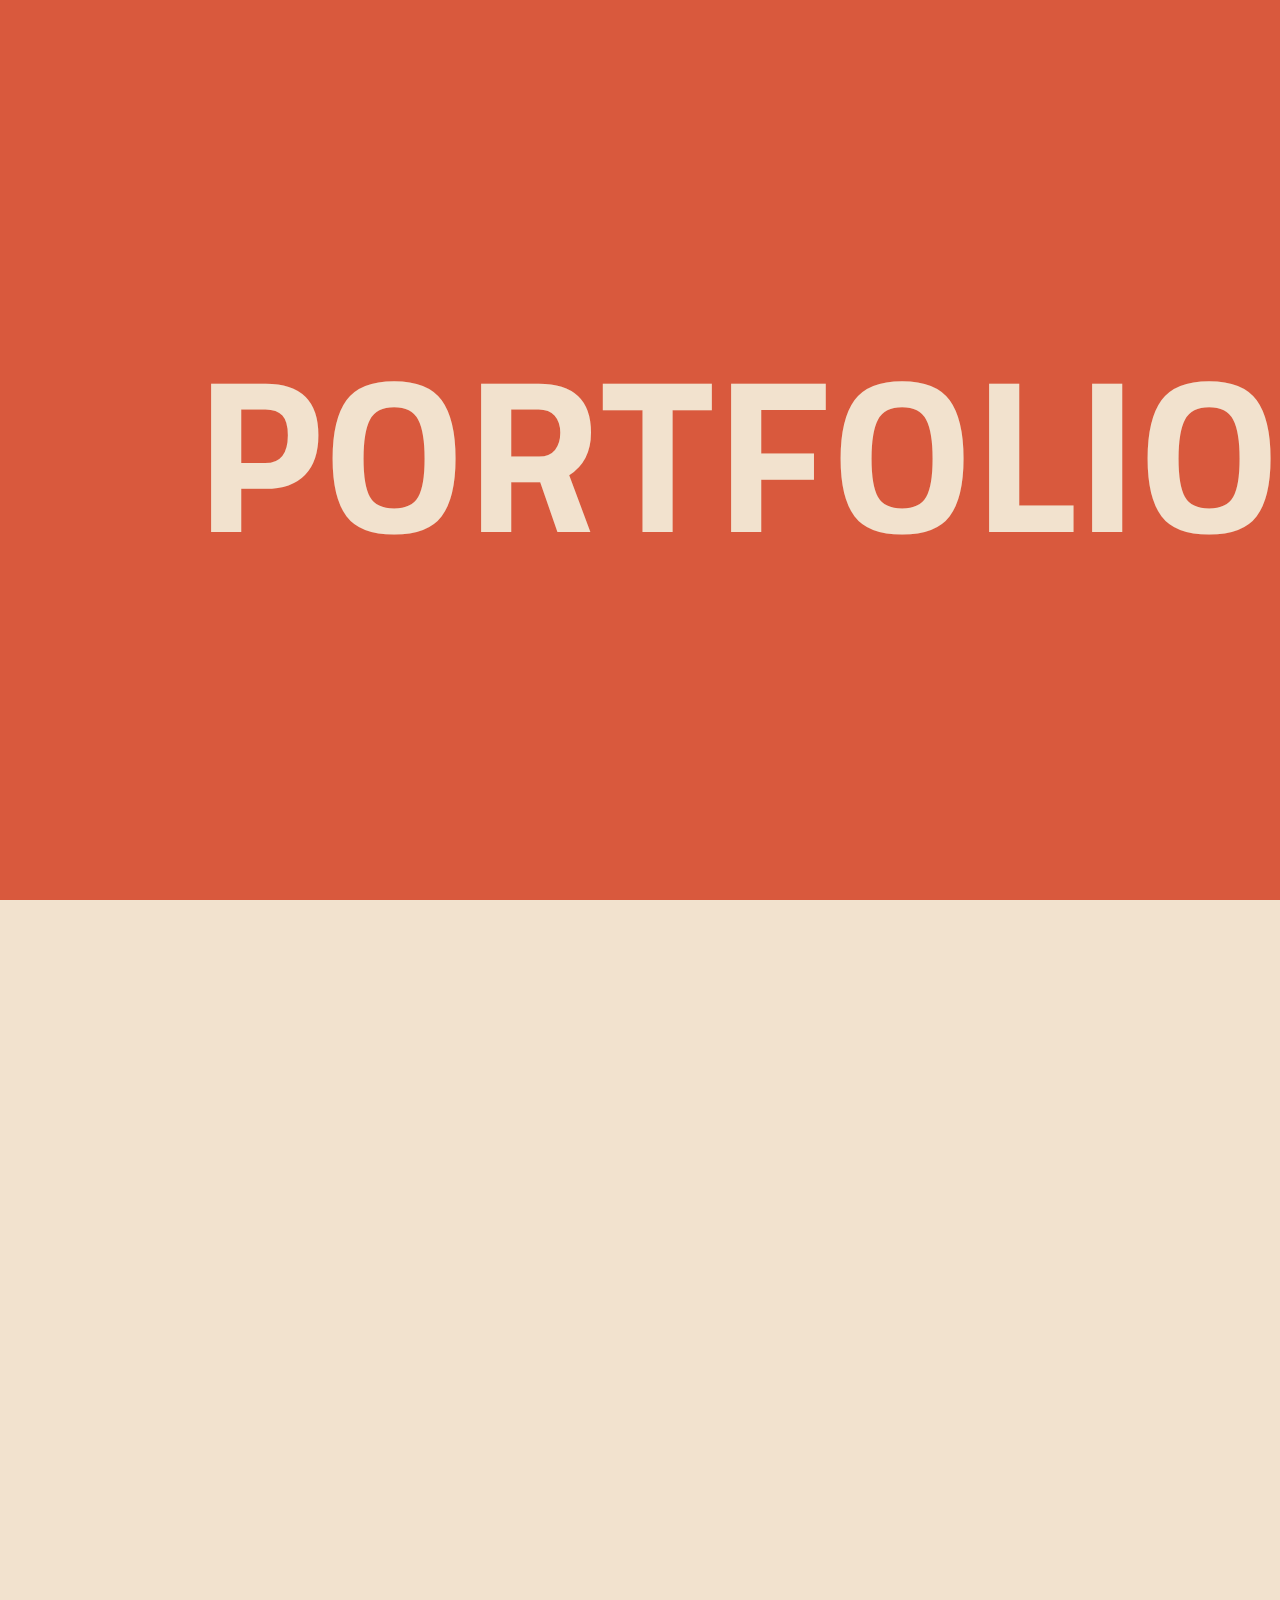
==== index.html @ cefffd54 "first push" ====
<!DOCTYPE html>
<html lang="en" dir="ltr">
  <head>
    <meta charset="utf-8">
      <meta content="width=device-width, initial-scale=1" name="viewport" />
    <title>Ruoxi Wang</title>
    <link rel="stylesheet" href="style.css">
    <!-- <link rel="stylesheet" href="https://cdnjs.cloudflare.com/ajax/libs/normalize/8.0.1/normalize.css"> -->
    <link href="https://unpkg.com/aos@2.3.1/dist/aos.css" rel="stylesheet">
    <link href="https://fonts.googleapis.com/css?family=Great+Vibes|Open+Sans|Titillium+Web:400,700&display=swap" rel="stylesheet">
  </head>

  <body>

    <div class="heroPage">
      <h2 data-aos="fade-left"></h2>
      <!-- <p style="color:#F2E2CE;">scroll</p> -->
      <!-- <h1 data-aos="fade-up" data-aos-easing="ease" data-aos-delay="800" >Ruoxi Wang</h1> -->
    </div>

    <div class="mainContainer">
      <!-- <h4 class="name">RUOXI WANG</h4>
      <div class="circle"></div> -->
      <!--how to make it stick after the heropage-->
      <div class="introduction" data-aos="fade-up" data-aos-delay="0">
        <h3>Hi there, I’m a student at New York University and major in Integrated Digital Media. I wish to become a <span id="highlight">UX designer</span> based in New York in the future.​
I'm proficient in Photoshop, Final Cut Pro X, Illustrator, Sketch, InDesign, and Microsoft softwares. I can do programing in Java and JavaScript. Now I'm learning HTML and CSS. </h3>
      </div>

      <div class="work">
        <img class="workImg" data-aos="fade-up" src="koo.jpg" alt="koo">
        <img class="workImg" data-aos="fade-up" src="heart_adventure.PNG" alt="Heart Adventure">
        <img class="workImg" data-aos="fade-up" src="city.JPG" alt="City">
        <img class="workImg" data-aos="fade-up" src="nightseeker.PNG" alt="NightSeeker">
        <img class="workImg" data-aos="fade-up" src="first_day.PNG" alt="First Day">
        <img class="workImg" data-aos="fade-up" src="chess.jpg" alt="Chess">
      </div>
    </div>

    <script src="script.js" charset="utf-8"></script>
    <script src="https://cdn.jsdelivr.net/npm/jquery@3.4.1/dist/jquery.min.js"></script>
    <!-- <script src="//cdnjs.cloudflare.com/ajax/libs/ScrollMagic/2.0.7/ScrollMagic.min.js"></script>
    <script src="//cdnjs.cloudflare.com/ajax/libs/ScrollMagic/2.0.7/plugins/debug.addIndicators.min.js"></script> -->
    <script src="https://unpkg.com/aos@2.3.1/dist/aos.js"></script>
  </body>
</html>
---- style.css ----
body{
  background-color: #F2E2CE;
  margin: 0;
  padding: 0;
}

body h1,h2,h3,h4{
  margin: 0;
  padding: 0;
}

h1{
  font-family: 'Great Vibes', cursive;
  font-size: 10vw;
  color: #000;
}

h2:before{
  font-family: 'Titillium Web', sans-serif;
  font-size: 17vw;
  color: #F2E2CE;
  content: 'PORTFOLIO';
  animation: titleChange 5s ease-in 1.5s infinite normal;
}

@keyframes titleChange {
  0% {content: "PORTFOLIO"}
  34% {content: "RUOXI WANG"}
  67% {content: "王若曦"}
}

h3{
  font-family: 'Titillium Web', sans-serif;
  font-size: 3vw;
  font-style: normal;
  color: #000;
}

h4{
  font-family: 'Titillium Web', sans-serif;
  font-size: 2vw;
  font-style: normal;
  color: #000;
}

p{
  font-family: 'Open Sans', sans-serif;
}

.name{
  position: fixed;
  left: 5vw;
  top: 5vh;
}

.circle{
  height: 3vh;
  width:3vh;
  border: 2px solid black;
  background-color: #000;
  border-radius: 50px;
  position: fixed;
  right: 8vw;
  top: 5vh;
}

.heroPage{
  background-color: #D9593D;
  height: 100vh;
  display: flex;
  align-items:flex-end;
  justify-content: center;
  flex-direction: column;
}


.mainContainer{
  padding: 0 15vw 0 17vw;
}

.introduction{
  margin: 20vh 0 20vh 0;
}

.work{
  /* display: grid;
  grid-template-columns: repeat(4, 1fr);
  grid-auto-flow: dense;
  grid-column-gap: 2vmin;
  grid-row-gap: 10vmin; */
}

.workImg{
  padding: 20vh;
  height: 35%;
  width: 35%;
}



#highlight{
  background-color: #038c8c;
}
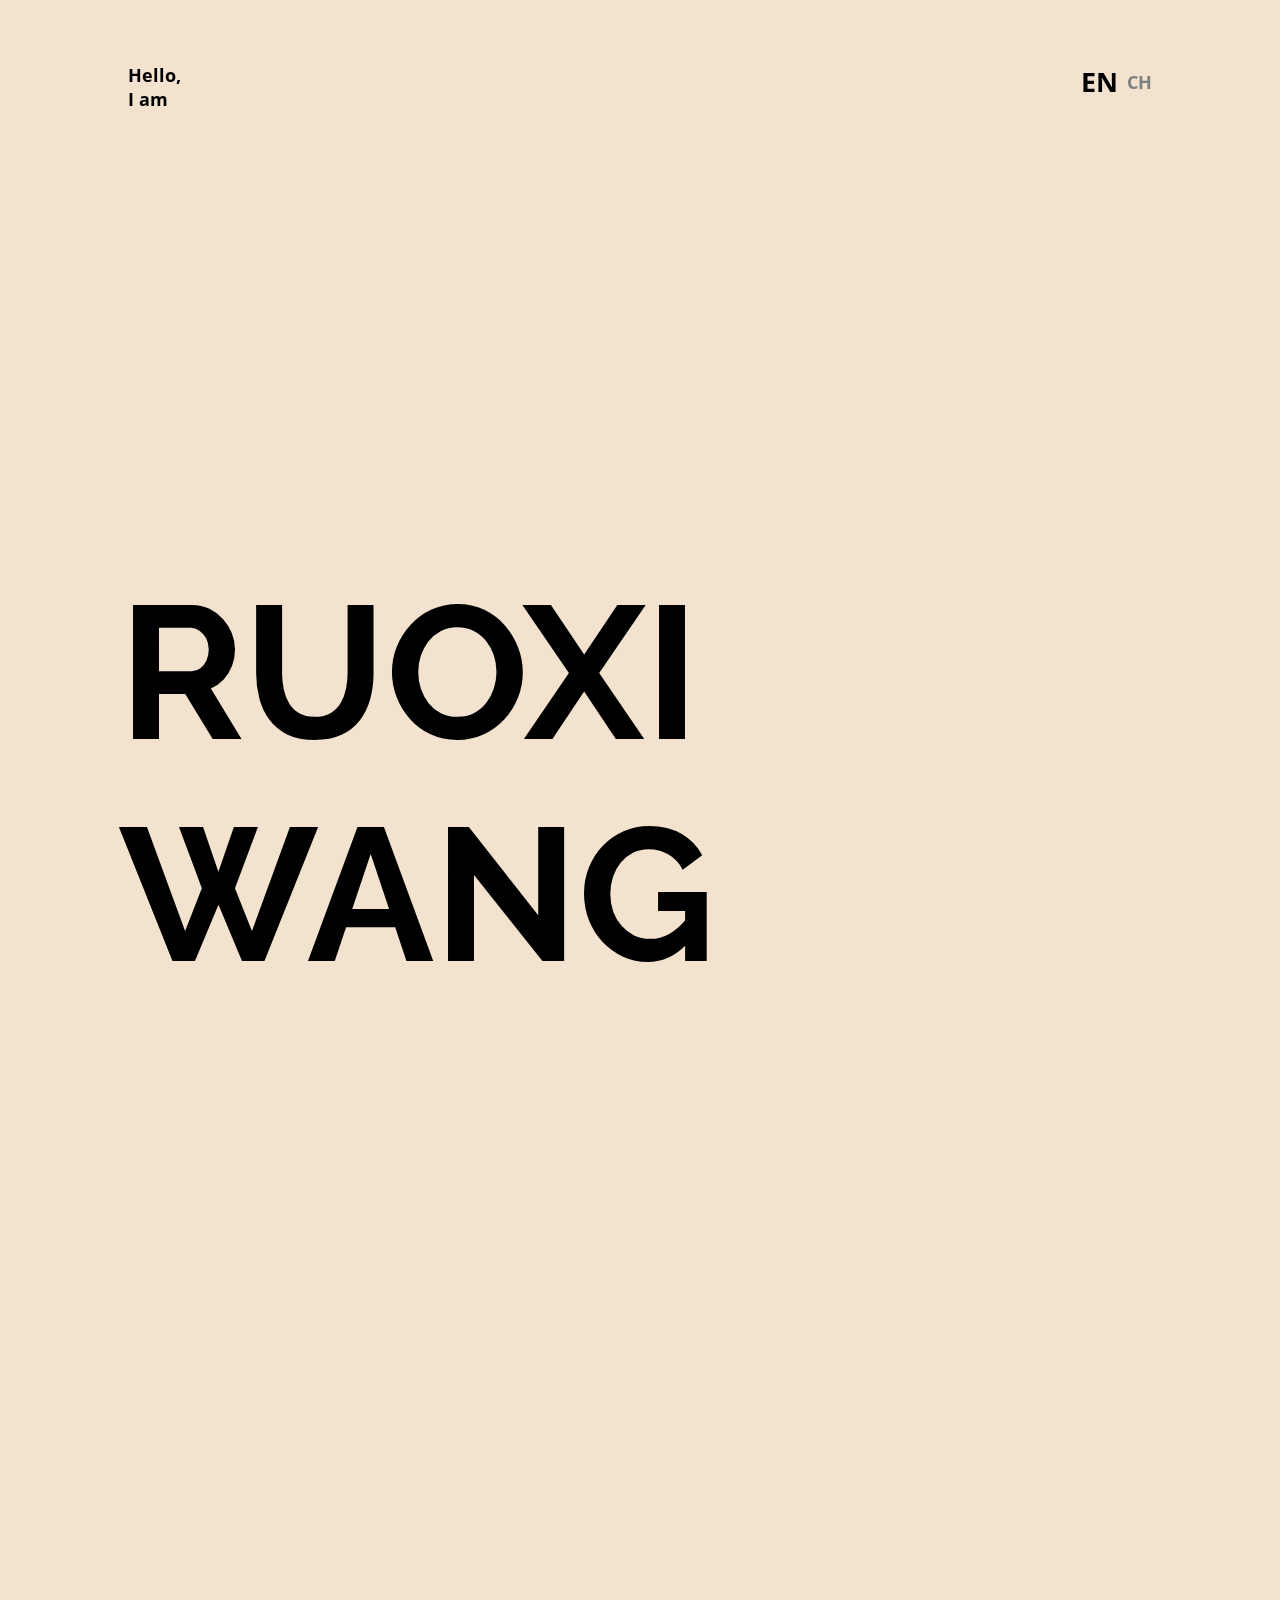
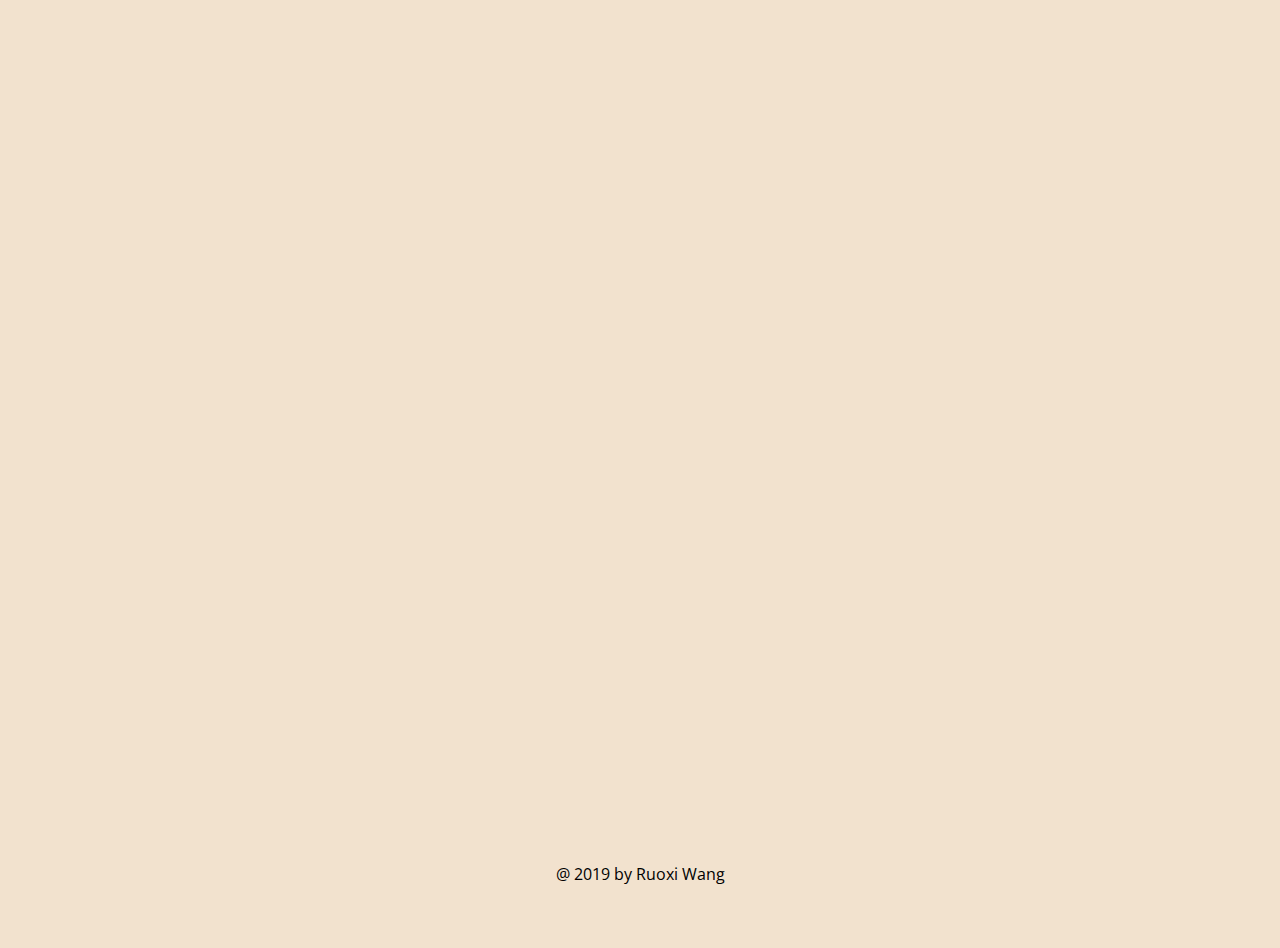
==== commit d87321b8: "add hover" ====
--- a/index.html
+++ b/index.html
@@ -1,46 +1,72 @@
 <!DOCTYPE html>
 <html lang="en" dir="ltr">
-  <head>
-    <meta charset="utf-8">
-      <meta content="width=device-width, initial-scale=1" name="viewport" />
-    <title>Ruoxi Wang</title>
-    <link rel="stylesheet" href="style.css">
-    <!-- <link rel="stylesheet" href="https://cdnjs.cloudflare.com/ajax/libs/normalize/8.0.1/normalize.css"> -->
-    <link href="https://unpkg.com/aos@2.3.1/dist/aos.css" rel="stylesheet">
-    <link href="https://fonts.googleapis.com/css?family=Great+Vibes|Open+Sans|Titillium+Web:400,700&display=swap" rel="stylesheet">
-  </head>
 
-  <body>
+<head>
+  <meta charset="utf-8">
+  <meta content="width=device-width, initial-scale=1" name="viewport" />
+  <title>Ruoxi Wang</title>
+  <link rel="stylesheet" href="style.css">
+  <link rel="stylesheet" href="https://cdnjs.cloudflare.com/ajax/libs/normalize/8.0.1/normalize.css">
+  <link href="https://unpkg.com/aos@2.3.1/dist/aos.css" rel="stylesheet">
+  <link href="https://fonts.googleapis.com/css?family=Open+Sans|Raleway:600,800&display=swap" rel="stylesheet">
+  <link rel="stylesheet" href="https://cdnjs.cloudflare.com/ajax/libs/font-awesome/5.11.2/css/all.min.css">
+</head>
 
-    <div class="heroPage">
-      <h2 data-aos="fade-left"></h2>
-      <!-- <p style="color:#F2E2CE;">scroll</p> -->
-      <!-- <h1 data-aos="fade-up" data-aos-easing="ease" data-aos-delay="800" >Ruoxi Wang</h1> -->
-    </div>
+<body>
 
-    <div class="mainContainer">
-      <!-- <h4 class="name">RUOXI WANG</h4>
-      <div class="circle"></div> -->
-      <!--how to make it stick after the heropage-->
-      <div class="introduction" data-aos="fade-up" data-aos-delay="0">
-        <h3>Hi there, I’m a student at New York University and major in Integrated Digital Media. I wish to become a <span id="highlight">UX designer</span> based in New York in the future.​
-I'm proficient in Photoshop, Final Cut Pro X, Illustrator, Sketch, InDesign, and Microsoft softwares. I can do programing in Java and JavaScript. Now I'm learning HTML and CSS. </h3>
-      </div>
+  <div class="language" data-aos="fade-left">
+    <h5><a href="index.html" style="font-size: 3vmin; margin-right: 1vmin;">EN</a></h5>
+    <h5><a href="https://www.youtube.com/watch?v=QpedXxC0e5o" style="color: grey;">CH</a></h5>
+  </div>
 
-      <div class="work">
-        <img class="workImg" data-aos="fade-up" src="koo.jpg" alt="koo">
-        <img class="workImg" data-aos="fade-up" src="heart_adventure.PNG" alt="Heart Adventure">
-        <img class="workImg" data-aos="fade-up" src="city.JPG" alt="City">
-        <img class="workImg" data-aos="fade-up" src="nightseeker.PNG" alt="NightSeeker">
-        <img class="workImg" data-aos="fade-up" src="first_day.PNG" alt="First Day">
-        <img class="workImg" data-aos="fade-up" src="chess.jpg" alt="Chess">
-      </div>
-    </div>
+  <div class="name" data-aos="fade-down" data-aos-anchor=".introduction">
+    <h3>RUOXI WANG</h3>
+  </div>
 
-    <script src="script.js" charset="utf-8"></script>
-    <script src="https://cdn.jsdelivr.net/npm/jquery@3.4.1/dist/jquery.min.js"></script>
-    <!-- <script src="//cdnjs.cloudflare.com/ajax/libs/ScrollMagic/2.0.7/ScrollMagic.min.js"></script>
-    <script src="//cdnjs.cloudflare.com/ajax/libs/ScrollMagic/2.0.7/plugins/debug.addIndicators.min.js"></script> -->
-    <script src="https://unpkg.com/aos@2.3.1/dist/aos.js"></script>
-  </body>
+  <div class="contact" data-aos="fade-left" data-aos-anchor=".introduction">
+    <a href="https://www.youtube.com/channel/UCoU7S_KNcopCwvoSNeByLbw/videos?view_as=subscriber"><i class="fab fa-youtube fa-2x icon-margin"></i></a>
+    <a href="https://soundcloud.com/ruoxiwang"><i class="fab fa-soundcloud fa-2x icon-margin"></i></a>
+    <a href="https://github.com/RosieWang930"><i class="fab fa-github fa-2x icon-margin"></i></a>
+    <a href="mailto: wang0930rx@gmail.com"><i class="far fa-envelope fa-2x icon-margin"></i></a>
+  </div>
+
+  <article class="heroPage">
+    <h5 data-aos="fade-down">Hello,<br>I am</h5>
+    <img src="me.png" alt="" class="heropic" data-aos="fade-up">
+    <h2 data-aos="fade-right" id="myname">RUOXI WANG</h2>
+    <h5 data-aos="fade-up">NYU Integrated Digital Media</h5>
+  </article>
+
+  <article class="introduction" data-aos="fade-up">
+    <h4>Hi there, I’m a student majoring in Integrated Digital Media at New York University. I wish to become a <span id="highlight">UX designer</span> based in New York in the future.​</h4>
+  </article>
+
+  <div id="works"></div>
+
+  <p style="text-align: center;">@ 2019 by Ruoxi Wang</p>
+
+
+  <script src="script.js" charset="utf-8"></script>
+  <script src="https://code.jquery.com/jquery-3.4.1.js"></script>
+  <script src="https://cdnjs.cloudflare.com/ajax/libs/font-awesome/5.11.2/js/all.min.js" charset="utf-8"></script>
+  <script src="https://unpkg.com/aos@2.3.1/dist/aos.js"></script>
+
+  </script>
+  <script type="text/javascript">
+    // $("#koo").hover(function() {
+    //   $(this).attr('src', 'koo.jpg');
+    //   // $(this).append( $( "<span>###</span>" ) );
+    // }, function() {
+    //   $(this).attr('src', 'koo_before.jpg');
+    // });
+
+    $("#myname").hover(function() {
+      $(".heropic").show();
+    }, function() {
+      $(".heropic").hide();
+    });
+
+  </script>
+</body>
+
 </html>
--- a/style.css
+++ b/style.css
@@ -1,103 +1,180 @@
-body{
-  background-color: #F2E2CE;
-  margin: 0;
-  padding: 0;
+html{
+  scroll-behavior: smooth;
 }
 
-body h1,h2,h3,h4{
-  margin: 0;
-  padding: 0;
+body {
+  background-color: #F2E2CE;
+  padding: 7vh 10vw 7vh 10vw;
 }
 
-h1{
-  font-family: 'Great Vibes', cursive;
-  font-size: 10vw;
-  color: #000;
+body, h1, h2, h3, h4, h5, h6, p {
+  margin: 0;
 }
 
-h2:before{
-  font-family: 'Titillium Web', sans-serif;
-  font-size: 17vw;
-  color: #F2E2CE;
-  content: 'PORTFOLIO';
-  animation: titleChange 5s ease-in 1.5s infinite normal;
+article {
+  height: 100vh;
 }
 
-@keyframes titleChange {
-  0% {content: "PORTFOLIO"}
-  34% {content: "RUOXI WANG"}
-  67% {content: "王若曦"}
+img {
+
 }
 
-h3{
-  font-family: 'Titillium Web', sans-serif;
-  font-size: 3vw;
-  font-style: normal;
-  color: #000;
+/* text in heroPage */
+h1 {
+  font-family: 'Raleway', sans-serif;
+  font-size: 29vmin;
 }
 
-h4{
-  font-family: 'Titillium Web', sans-serif;
-  font-size: 2vw;
-  font-style: normal;
-  color: #000;
+/* text in heroPage */
+h2 {
+  font-family: 'Raleway', sans-serif;
+  font-size: 21vmin;
 }
 
-p{
+/* text in heroPage */
+h3 {
+  font-family: 'Raleway', sans-serif;
+  font-size: 3vmin;
+  color: #F2E2CE;
+}
+
+/* text in heroPage */
+h4 {
+  font-family: 'Raleway', sans-serif;
+  font-size: 5vmin;
+  line-height: 2em;
+}
+
+h5 {
+  font-family: 'Open Sans', sans-serif;
+  font-size: 2vmin;
+}
+
+h6 {
+  font-family: 'Open Sans', sans-serif;
+  font-style: italic;
+  font-size: 1.8vmin;
+}
+
+p {
   font-family: 'Open Sans', sans-serif;
 }
 
-.name{
-  position: fixed;
-  left: 5vw;
-  top: 5vh;
+a, a:visited {
+  color: #000;
+  text-decoration: none;
 }
 
-.circle{
-  height: 3vh;
-  width:3vh;
-  border: 2px solid black;
-  background-color: #000;
-  border-radius: 50px;
-  position: fixed;
-  right: 8vw;
-  top: 5vh;
+.heroPage {
+  position: relative;
 }
 
-.heroPage{
-  background-color: #D9593D;
-  height: 100vh;
-  display: flex;
-  align-items:flex-end;
-  justify-content: center;
-  flex-direction: column;
+.aaaa{
 }
 
-
-.mainContainer{
-  padding: 0 15vw 0 17vw;
+.aaaa:hover>.heropic{
+  display: block;
 }
 
-.introduction{
-  margin: 20vh 0 20vh 0;
+.heropic {
+  display: none;
+  position: absolute;
+  bottom: 18vh;
+  height: 90%;
 }
 
-.work{
-  /* display: grid;
-  grid-template-columns: repeat(4, 1fr);
-  grid-auto-flow: dense;
-  grid-column-gap: 2vmin;
-  grid-row-gap: 10vmin; */
+#myname{
+  margin-top: 50vh;
+  margin-left: -1vmin;
+}
+
+.language {
+  z-index: 100;
+  position: fixed;
+  right: 10vw;
+  top: 7vh;
+  display: flex;
+  align-items: center;
+}
+
+.introduction {
+  padding: 0 2vw 0 2vw;
+  display: flex;
+  flex-direction: column;
+  justify-content: center;
+  align-items: center;
+}
+
+.name {
+  opacity: 0;
+  pointer-events: none;
+  position: fixed;
+  left: 10vw;
+  top: 7vh;
+  width: 22vmin;
+  background-color: black;
+  text-align: center;
+}
+
+.icon-margin{
+  margin-bottom: 1.5vmin;
+}
+
+.contact{
+  z-index: 100;
+  position: fixed;
+  right: 10vw;
+  bottom: 7vh;
+  display: flex;
+  flex-direction: column;
+  align-items: center;
+}
+
+.category{
+  pointer-events: none;
+  color: transparent;
+  z-index: 3;
+  text-align: center;
+  font-size: 16vmin;
+  -webkit-text-stroke: 2px black;
+}
+
+.project{
+  position: relative;
+  display: flex;
+  flex-direction: column;
+  align-items: center;
+  justify-content: center;
+  /* line-height: 27em; */
+}
+
+.infoTag{
+  line-height: 1.5em;
+  position: absolute;
+  left: 50%;
+  transform:translateX(-50%);
+  top: 80vh;
 }
 
 .workImg{
-  padding: 20vh;
-  height: 35%;
-  width: 35%;
+  height: 40%;
+  z-index: 2;
+  position: absolute;
+  transition: 2s;
 }
 
+.title{
+  font-style: italic;
+  margin-top: -20vmin;
+}
 
+.works{
+}
 
-#highlight{
-  background-color: #038c8c;
-}
+/* [data-aos="fade-out"] {
+  opacity: 1;
+  transition-property: opacity;
+  &.aos-animate {
+    opacity: 0;
+  }
+} */
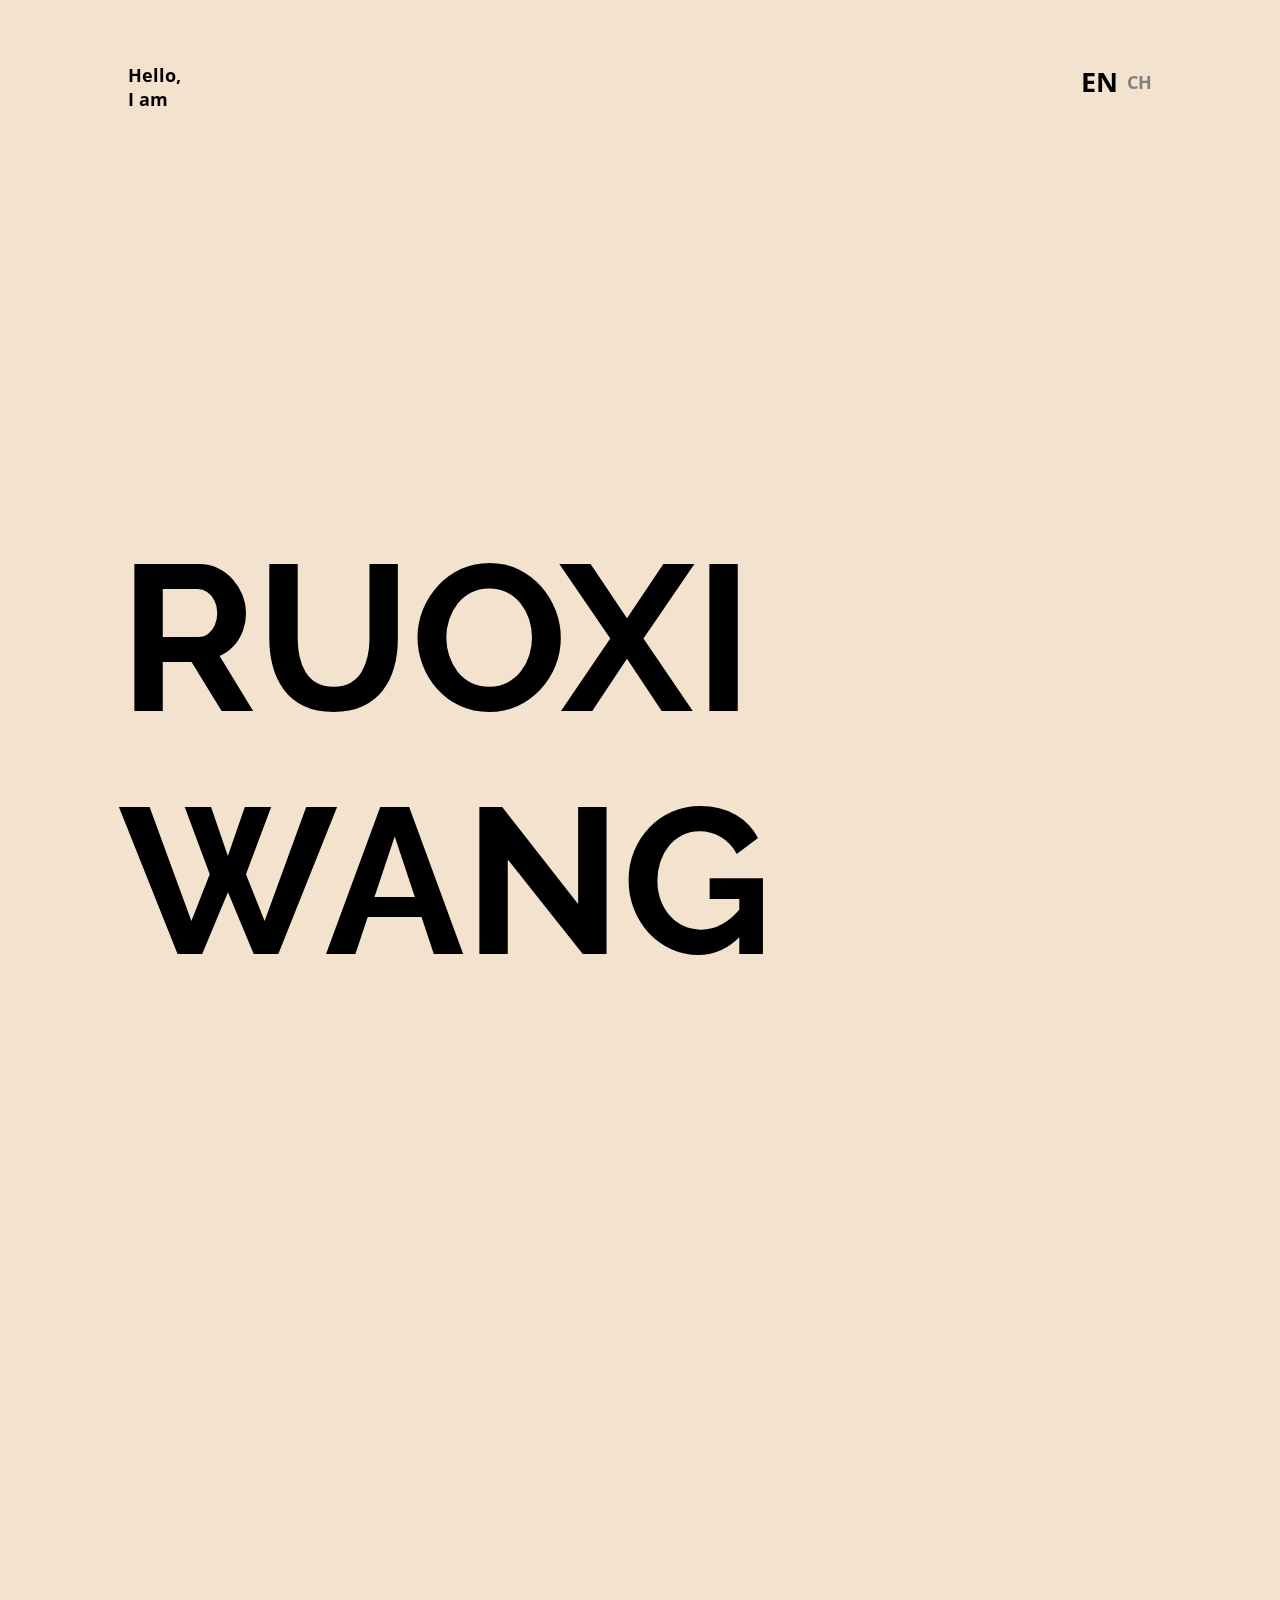
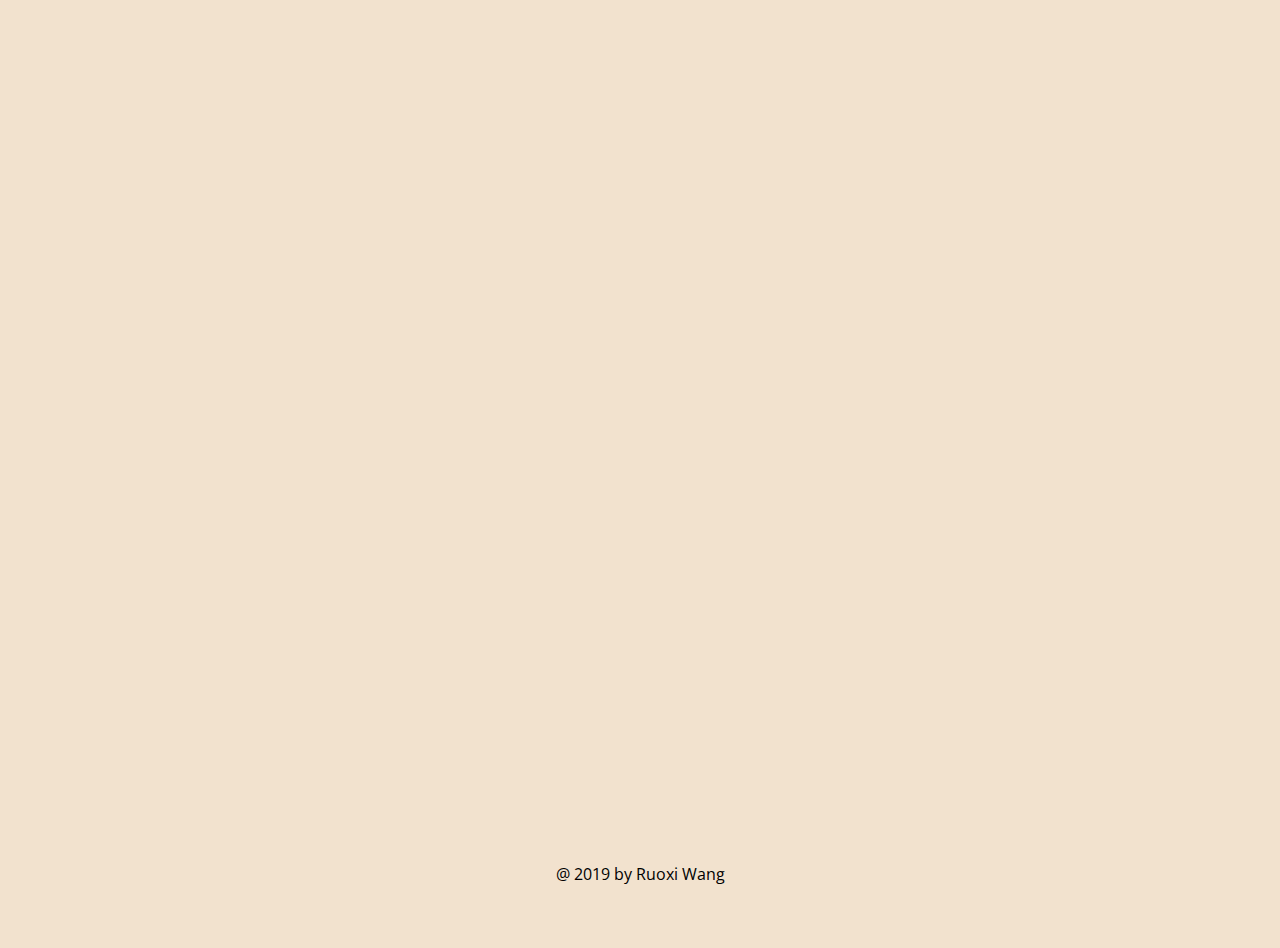
==== commit 7608087a: "p5 cursor" ====
--- a/index.html
+++ b/index.html
@@ -24,48 +24,51 @@
   </div>
 
   <div class="contact" data-aos="fade-left" data-aos-anchor=".introduction">
-    <a href="https://www.youtube.com/channel/UCoU7S_KNcopCwvoSNeByLbw/videos?view_as=subscriber"><i class="fab fa-youtube fa-2x icon-margin"></i></a>
-    <a href="https://soundcloud.com/ruoxiwang"><i class="fab fa-soundcloud fa-2x icon-margin"></i></a>
-    <a href="https://github.com/RosieWang930"><i class="fab fa-github fa-2x icon-margin"></i></a>
-    <a href="mailto: wang0930rx@gmail.com"><i class="far fa-envelope fa-2x icon-margin"></i></a>
+    <a href="https://www.youtube.com/channel/UCoU7S_KNcopCwvoSNeByLbw/videos?view_as=subscriber" target="_blank"><i class="fab fa-youtube fa-2x icon-margin"></i></a>
+    <a href="https://soundcloud.com/ruoxiwang" target="_blank"><i class="fab fa-soundcloud fa-2x icon-margin"></i></a>
+    <a href="https://github.com/RosieWang930" target="_blank"><i class="fab fa-github fa-2x icon-margin"></i></a>
+    <a href="mailto: wang0930rx@gmail.com" target="_blank"><i class="far fa-envelope fa-2x icon-margin"></i></a>
   </div>
 
-  <article class="heroPage">
-    <h5 data-aos="fade-down">Hello,<br>I am</h5>
-    <img src="me.png" alt="" class="heropic" data-aos="fade-up">
-    <h2 data-aos="fade-right" id="myname">RUOXI WANG</h2>
-    <h5 data-aos="fade-up">NYU Integrated Digital Media</h5>
-  </article>
+  <div class="mainContainer">
+    <article class="heroPage">
+      <h5 data-aos="fade-down" class="hello">Hello,<br>I am</h5>
+      <h2 data-aos="zoom-in" class="backgroundWord">RUOXI</h2>
+      <h2 data-aos="zoom-in" class="backgroundWord">WANG</h2>
+      <img src="me copy.png" alt="" class="heropic" data-aos="fade-up">
+      <h2 data-aos="fade-right" id="myname">RUOXI WANG</h2>
+      <h5 data-aos="fade-up" class="nyu">NYU Integrated Digital Media</h5>
+    </article>
 
-  <article class="introduction" data-aos="fade-up">
-    <h4>Hi there, I’m a student majoring in Integrated Digital Media at New York University. I wish to become a <span id="highlight">UX designer</span> based in New York in the future.​</h4>
-  </article>
+    <article class="introduction" data-aos="fade-up">
+      <h4>Hi there, I’m a student majoring in Integrated Digital Media at New York University. I wish to become a <span id="highlight">UX designer</span> based in New York in the future.​</h4>
+      <form method="get" action="Ruoxi_Wang_Resume.pdf" target="_blank" style="margin-top: 5vh;">
+        <button type="submit" ><h5>Resume</h5></button>
+      </form>
+    </article>
 
-  <div id="works"></div>
+    <div id="works"></div>
 
-  <p style="text-align: center;">@ 2019 by Ruoxi Wang</p>
+    <p style="text-align: center" class="footer">@ 2019 by Ruoxi Wang</p>
+  </div>
+
+
 
 
   <script src="script.js" charset="utf-8"></script>
+  <script src="sketch.js" charset="utf-8"></script>
   <script src="https://code.jquery.com/jquery-3.4.1.js"></script>
   <script src="https://cdnjs.cloudflare.com/ajax/libs/font-awesome/5.11.2/js/all.min.js" charset="utf-8"></script>
   <script src="https://unpkg.com/aos@2.3.1/dist/aos.js"></script>
+  <script src="https://cdn.jsdelivr.net/npm/p5@0.10.2/lib/p5.js"></script>
 
   </script>
   <script type="text/javascript">
-    // $("#koo").hover(function() {
-    //   $(this).attr('src', 'koo.jpg');
-    //   // $(this).append( $( "<span>###</span>" ) );
-    // }, function() {
-    //   $(this).attr('src', 'koo_before.jpg');
-    // });
-
     $("#myname").hover(function() {
       $(".heropic").show();
     }, function() {
       $(".heropic").hide();
     });
-
   </script>
 </body>
 
--- a/style.css
+++ b/style.css
@@ -1,4 +1,4 @@
-html{
+html {
   scroll-behavior: smooth;
 }
 
@@ -13,10 +13,6 @@
 
 article {
   height: 100vh;
-}
-
-img {
-
 }
 
 /* text in heroPage */
@@ -28,7 +24,7 @@
 /* text in heroPage */
 h2 {
   font-family: 'Raleway', sans-serif;
-  font-size: 21vmin;
+  font-size: 23vmin;
 }
 
 /* text in heroPage */
@@ -65,26 +61,62 @@
   text-decoration: none;
 }
 
+button {
+  cursor: pointer;
+  background-color: black;
+  color: #F2E2CE;
+  padding: 2vmin 7vmin;
+  border-radius: 5%;
+  font-size: 3vmin;
+  border: 3px solid black;
+  transition: 0.2s;
+}
+
+button:hover {
+  background-color: #F2E2CE;
+  color: black;
+}
+
+/* .mainContainer{
+  display: flex;
+  flex-direction: column;
+  justify-content: center;
+  align-items: center;
+  width: 80vw;
+} */
+canvas {
+  position: fixed;
+  top: 0;
+  left: 0;
+  width: 100%;
+  height: 100%;
+  z-index: -1;
+}
+
 .heroPage {
   position: relative;
 }
 
-.aaaa{
-}
-
-.aaaa:hover>.heropic{
+.backgroundWord {
+  display: none;
+  padding: 0vmin 5vmin 0vmin 5vmin;
+  background-color: black;
+  color: #F2E2CE;
+}
+
+/* .aaaa:hover>.heropic{
   display: block;
-}
-
+} */
 .heropic {
   display: none;
   position: absolute;
   bottom: 18vh;
+  right: 0;
   height: 90%;
 }
 
-#myname{
-  margin-top: 50vh;
+#myname {
+  margin-top: 45vh;
   margin-left: -1vmin;
 }
 
@@ -116,11 +148,11 @@
   text-align: center;
 }
 
-.icon-margin{
+.icon-margin {
   margin-bottom: 1.5vmin;
 }
 
-.contact{
+.contact {
   z-index: 100;
   position: fixed;
   right: 10vw;
@@ -130,7 +162,7 @@
   align-items: center;
 }
 
-.category{
+.category {
   pointer-events: none;
   color: transparent;
   z-index: 3;
@@ -139,7 +171,7 @@
   -webkit-text-stroke: 2px black;
 }
 
-.project{
+.project {
   position: relative;
   display: flex;
   flex-direction: column;
@@ -148,27 +180,36 @@
   /* line-height: 27em; */
 }
 
-.infoTag{
+.infoTag {
   line-height: 1.5em;
   position: absolute;
   left: 50%;
-  transform:translateX(-50%);
+  transform: translateX(-50%);
   top: 80vh;
 }
 
-.workImg{
-  height: 40%;
+.workImg {
+  height: 100%;
   z-index: 2;
+}
+
+.urlPosition {
   position: absolute;
-  transition: 2s;
-}
-
-.title{
+  height: 50%;
+}
+
+.title {
   font-style: italic;
   margin-top: -20vmin;
 }
 
-.works{
+#works {}
+
+.workNumber {
+  position: fixed;
+  left: 10vw;
+  bottom: 7vh;
+  font-size: 3vmin;
 }
 
 /* [data-aos="fade-out"] {
@@ -178,3 +219,125 @@
     opacity: 0;
   }
 } */
+@media screen and (max-width: 480px) {
+  body {
+    /* overflow: hidden; */
+    padding: 7vh 10vw 7vh 10vw;
+  }
+
+  article {
+    height: 100vh;
+  }
+
+  h3 {
+    font-size: 4vmin;
+  }
+
+  button h5 {
+    font-size: 4vmin;
+  }
+
+  .heroPage {
+    display: flex;
+    flex-direction: column;
+    justify-content: center;
+    align-items: center;
+    height: 100vh;
+    width: 100vw;
+  }
+
+  #myname, .hello, .nyu {
+    display: none;
+  }
+
+  .heropic {
+    position: static;
+    display: block;
+    bottom: 10vh;
+    left: -80%;
+    z-index: 0;
+    height: 45%;
+  }
+
+  .backgroundWord {
+    display: block;
+    font-size: 15vmin;
+    margin-bottom: 3vh;
+  }
+
+  .name {
+    opacity: 1;
+    width: 30vmin;
+  }
+
+  .workImg {
+    height: auto;
+    width: 80%;
+    z-index: 2;
+    margin-right: 0;
+    margin-left: 8vmin;
+    margin-top: 5vmin;
+    /* display: none; */
+  }
+
+  .introduction {
+    padding: 0 0 0 5vw;
+  }
+
+  .introduction h4 {
+    font-size: 6vmin;
+  }
+
+  #works {}
+
+  #works article {
+    padding-bottom: 30px;
+    height: 100%;
+    position: relative;
+  }
+
+  .project {
+    display: block;
+  }
+
+  .urlPosition {
+    text-align: center;
+  }
+
+  .category {
+    pointer-events: inherit;
+    font-size: 8vmin;
+    cursor: pointer;
+  }
+
+  .title {
+    font-style: italic;
+    margin-top: -20vmin;
+  }
+
+  .infoTag {
+    position: static;
+    margin-top: 25vh;
+    left: 0;
+    top: 0;
+    transform: none;
+  }
+
+  .infoTag h6 {
+    font-size: 3vmin;
+    text-align: center;
+  }
+
+  .contact {
+    right: 5vmin;
+    bottom: 2vh;
+  }
+
+  .icon-margin {
+    padding-bottom: 5vmin;
+  }
+
+  .footer {
+    margin-top: 20vh;
+  }
+}
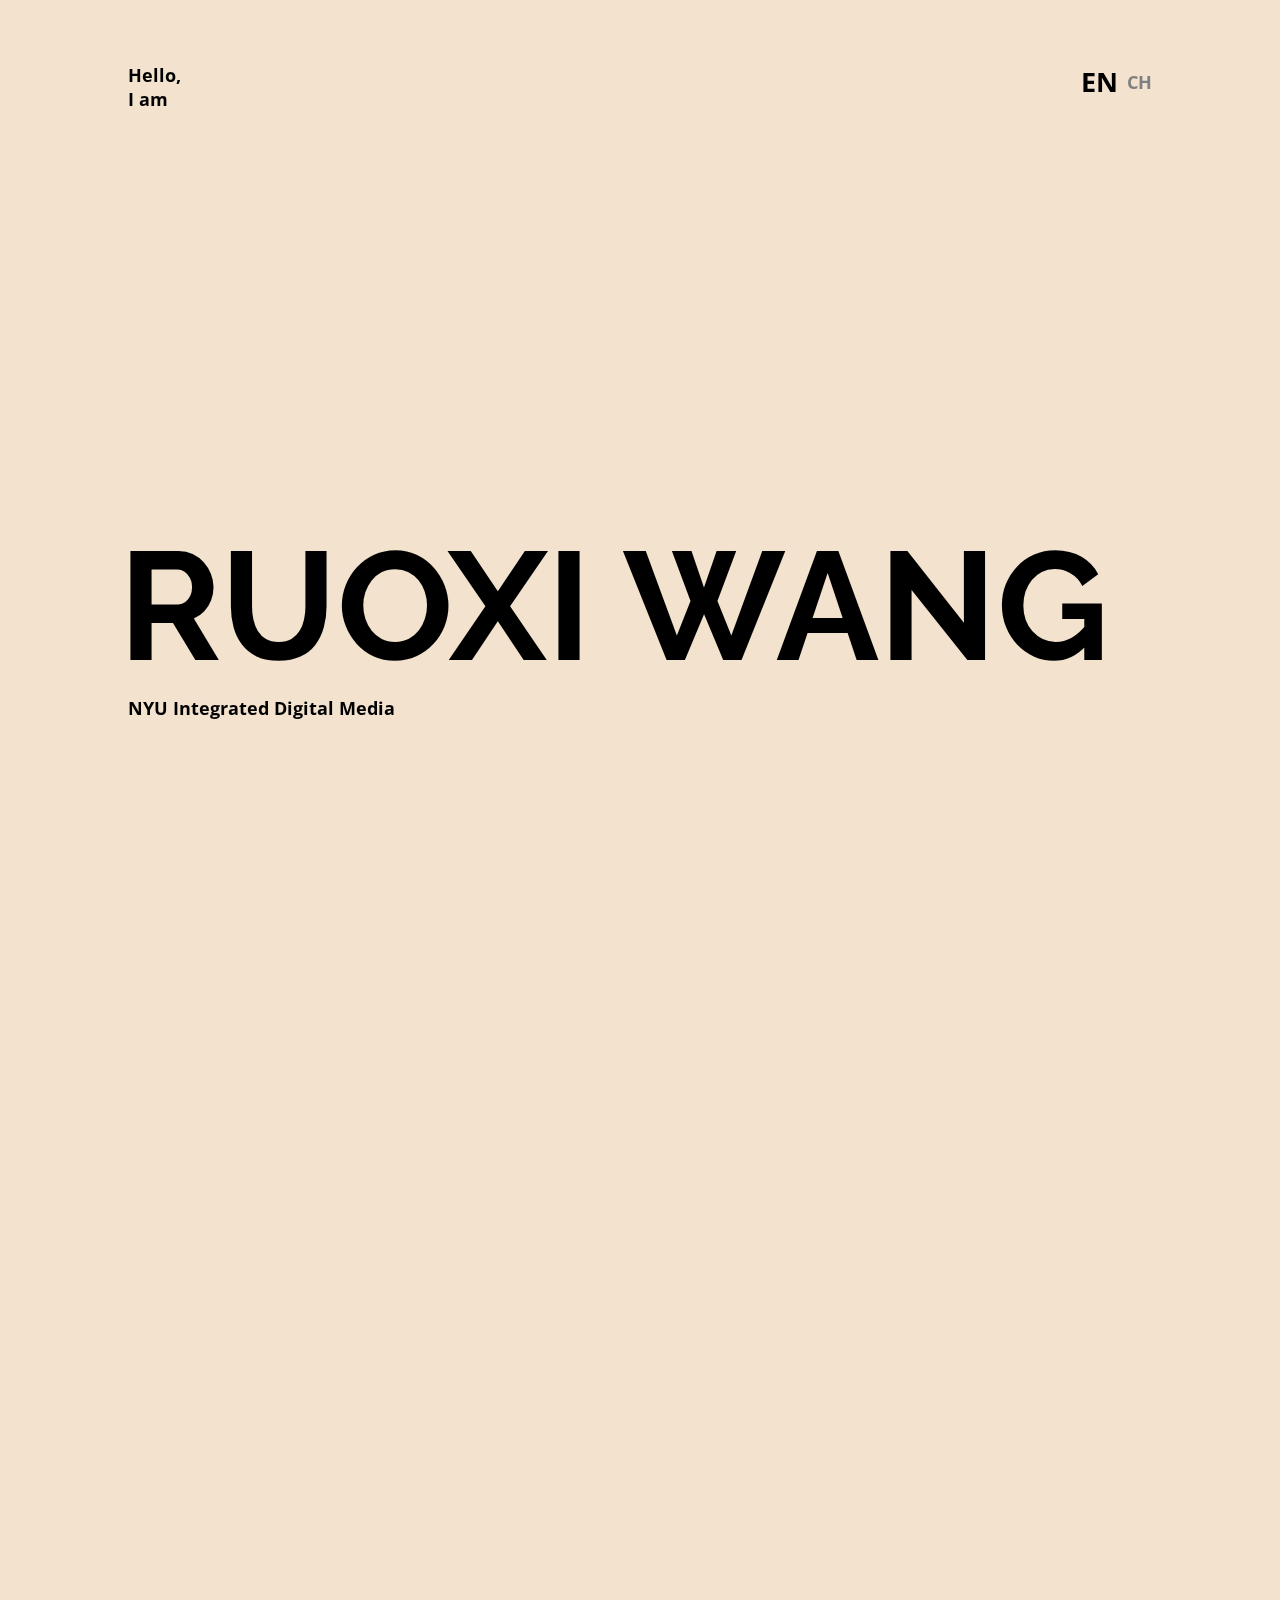
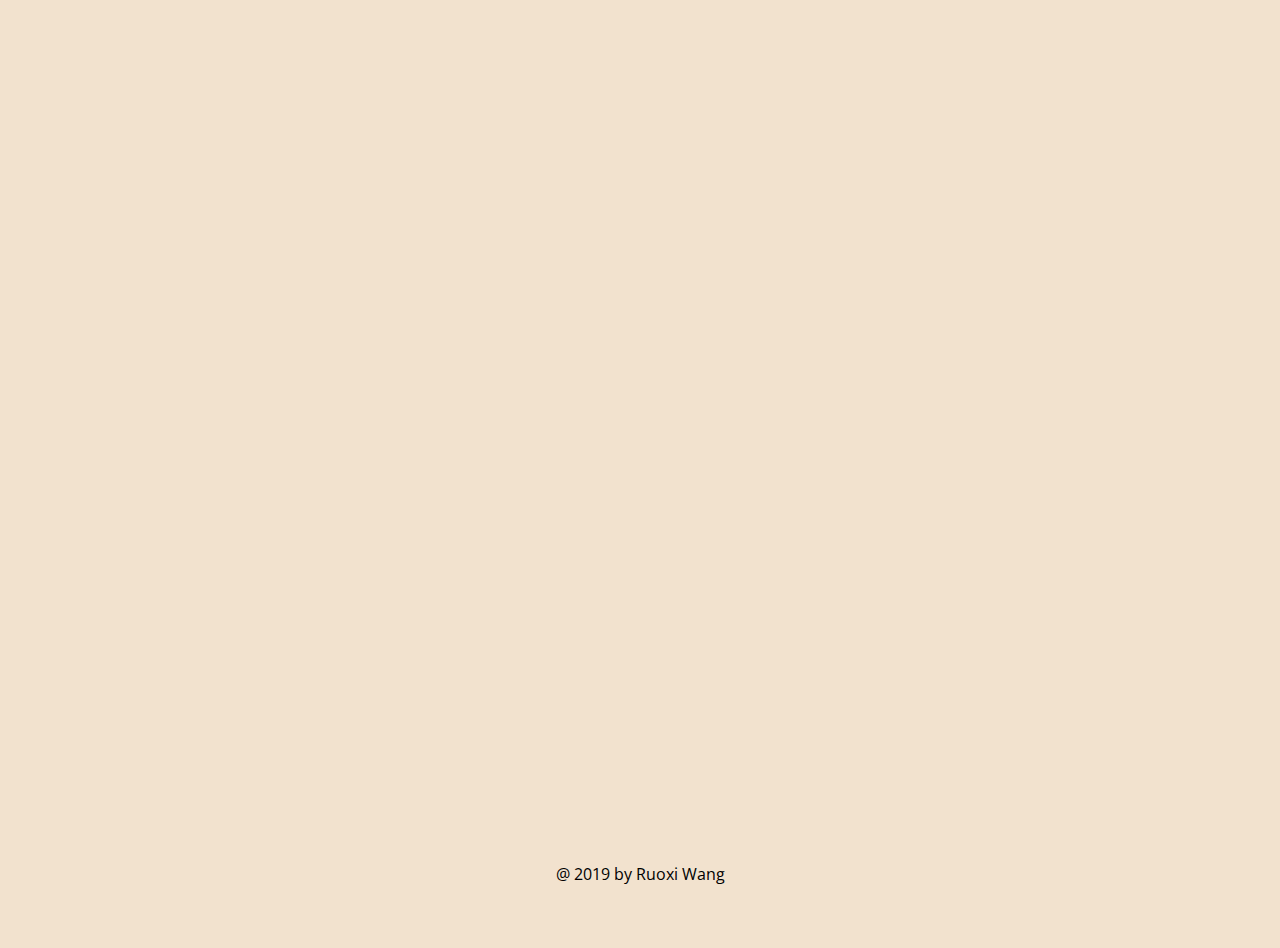
==== commit 03f62214: "fix bugs" ====
--- a/index.html
+++ b/index.html
@@ -15,8 +15,8 @@
 <body>
 
   <div class="language" data-aos="fade-left">
-    <h5><a href="index.html" style="font-size: 3vmin; margin-right: 1vmin;">EN</a></h5>
-    <h5><a href="https://www.youtube.com/watch?v=QpedXxC0e5o" style="color: grey;">CH</a></h5>
+    <h5><a href="index.html" style="font-size: 3vmin; margin-right: 1vmin;" id="clickable">EN</a></h5>
+    <h5><a href="Chinese.html" style="color: grey;" id="clickable">CH</a></h5>
   </div>
 
   <div class="name" data-aos="fade-down" data-aos-anchor=".introduction">
@@ -24,10 +24,10 @@
   </div>
 
   <div class="contact" data-aos="fade-left" data-aos-anchor=".introduction">
-    <a href="https://www.youtube.com/channel/UCoU7S_KNcopCwvoSNeByLbw/videos?view_as=subscriber" target="_blank"><i class="fab fa-youtube fa-2x icon-margin"></i></a>
-    <a href="https://soundcloud.com/ruoxiwang" target="_blank"><i class="fab fa-soundcloud fa-2x icon-margin"></i></a>
-    <a href="https://github.com/RosieWang930" target="_blank"><i class="fab fa-github fa-2x icon-margin"></i></a>
-    <a href="mailto: wang0930rx@gmail.com" target="_blank"><i class="far fa-envelope fa-2x icon-margin"></i></a>
+    <a href="https://www.youtube.com/channel/UCoU7S_KNcopCwvoSNeByLbw/videos?view_as=subscriber" target="_blank" id="clickable"><i class="fab fa-youtube fa-2x icon-margin"></i></a>
+    <a href="https://soundcloud.com/ruoxiwang" target="_blank" id="clickable"><i class="fab fa-soundcloud fa-2x icon-margin"></i></a>
+    <a href="https://github.com/RosieWang930" target="_blank" id="clickable"><i class="fab fa-github fa-2x icon-margin"></i></a>
+    <a href="mailto: wang0930rx@gmail.com" target="_blank" id="clickable"><i class="far fa-envelope fa-2x icon-margin"></i></a>
   </div>
 
   <div class="mainContainer">
@@ -35,7 +35,7 @@
       <h5 data-aos="fade-down" class="hello">Hello,<br>I am</h5>
       <h2 data-aos="zoom-in" class="backgroundWord">RUOXI</h2>
       <h2 data-aos="zoom-in" class="backgroundWord">WANG</h2>
-      <img src="me copy.png" alt="" class="heropic" data-aos="fade-up">
+      <img data-aos="fade-up" src="me copy.png" alt="" class="heropic" data-aos="fade-up">
       <h2 data-aos="fade-right" id="myname">RUOXI WANG</h2>
       <h5 data-aos="fade-up" class="nyu">NYU Integrated Digital Media</h5>
     </article>
@@ -43,7 +43,7 @@
     <article class="introduction" data-aos="fade-up">
       <h4>Hi there, I’m a student majoring in Integrated Digital Media at New York University. I wish to become a <span id="highlight">UX designer</span> based in New York in the future.​</h4>
       <form method="get" action="Ruoxi_Wang_Resume.pdf" target="_blank" style="margin-top: 5vh;">
-        <button type="submit" ><h5>Resume</h5></button>
+        <button type="submit" id="clickable" ><h5>Resume</h5></button>
       </form>
     </article>
 
--- a/style.css
+++ b/style.css
@@ -5,6 +5,7 @@
 body {
   background-color: #F2E2CE;
   padding: 7vh 10vw 7vh 10vw;
+  cursor: none;
 }
 
 body, h1, h2, h3, h4, h5, h6, p {
@@ -24,7 +25,7 @@
 /* text in heroPage */
 h2 {
   font-family: 'Raleway', sans-serif;
-  font-size: 23vmin;
+  font-size: 12vw;
 }
 
 /* text in heroPage */
@@ -120,6 +121,12 @@
   margin-left: -1vmin;
 }
 
+#myname:hover {
+  /* color: #F2E2CE; */
+  -webkit-text-stroke: 1px #F2E2CE;
+}
+
+
 .language {
   z-index: 100;
   position: fixed;
@@ -243,7 +250,7 @@
     justify-content: center;
     align-items: center;
     height: 100vh;
-    width: 100vw;
+    width: 80vw;
   }
 
   #myname, .hello, .nyu {
@@ -288,11 +295,11 @@
     font-size: 6vmin;
   }
 
-  #works {}
+
 
   #works article {
     padding-bottom: 30px;
-    height: 100%;
+    height: 40vh;
     position: relative;
   }
 
